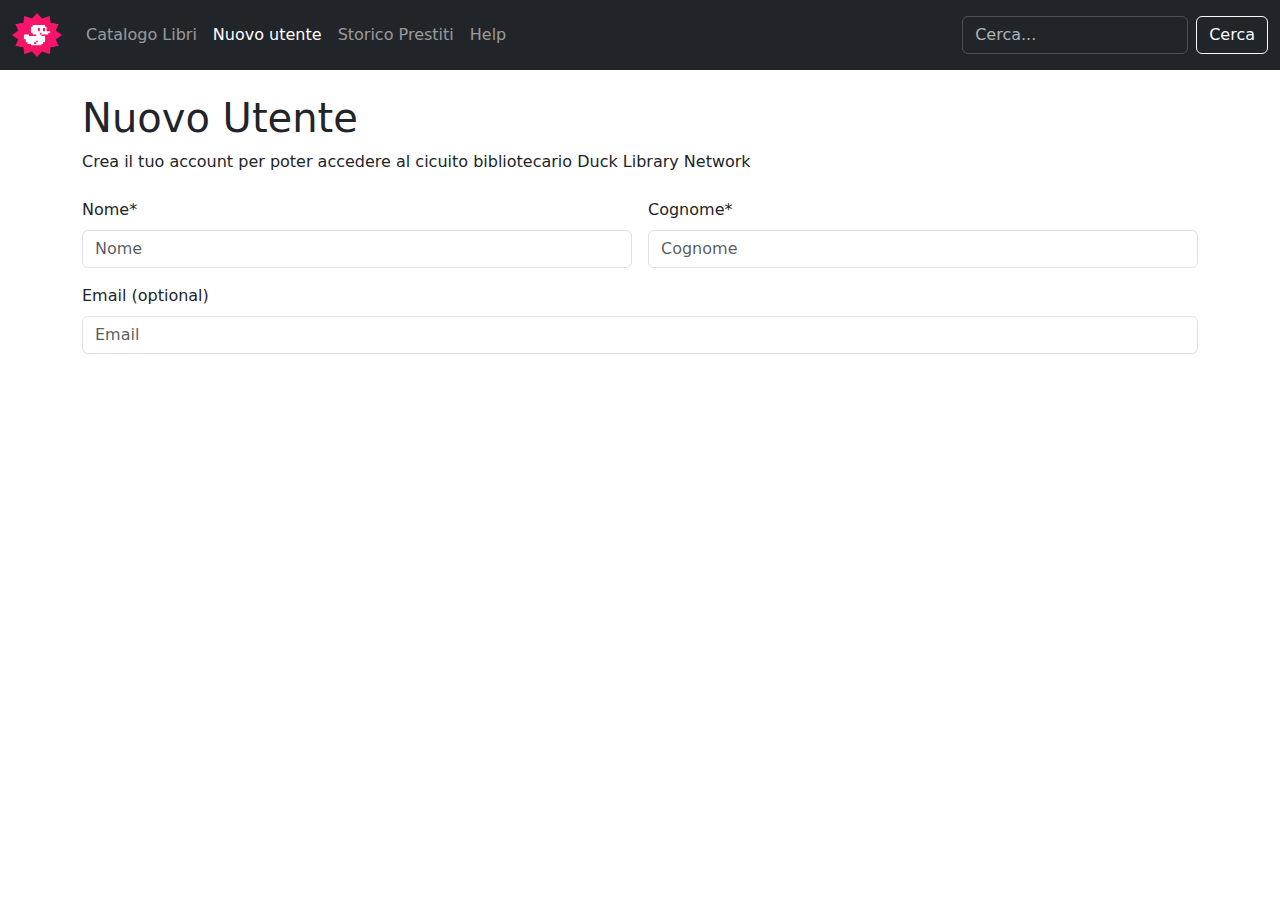
==== create-user.html @ 6025b1ce "creation new user page" ====
<!DOCTYPE html>
<html lang="en">
<head>
    <meta charset="UTF-8">
    <meta name="viewport" content="width=device-width, initial-scale=1.0">
    <title>Catalogo libri</title>
    <link href="https://cdn.jsdelivr.net/npm/bootstrap@5.3.3/dist/css/bootstrap.min.css" rel="stylesheet" integrity="sha384-QWTKZyjpPEjISv5WaRU9OFeRpok6YctnYmDr5pNlyT2bRjXh0JMhjY6hW+ALEwIH" crossorigin="anonymous">
    <link rel="stylesheet" href="https://cdn.jsdelivr.net/npm/bootstrap-icons@1.11.3/font/bootstrap-icons.min.css">
    <link rel="stylesheet" href="./css/app.css">
</head>
<body>
    <header>
        <nav class="navbar navbar-expand-lg bg-dark mb-4" data-bs-theme="dark">
            <div class="container-fluid">
              <a class="navbar-brand" href="#">
                <img class="logo" src="./img/duck.png" alt="logo">
              </a>
              <button class="navbar-toggler" type="button" data-bs-toggle="collapse" data-bs-target="#navbarSupportedContent" aria-controls="navbarSupportedContent" aria-expanded="false" aria-label="Toggle navigation">
                <span class="navbar-toggler-icon"></span>
              </button>
              <div class="collapse navbar-collapse" id="navbarSupportedContent">
                <ul class="navbar-nav me-auto mb-2 mb-lg-0 text-white">
                  <li class="nav-item">
                    <a class="nav-link" aria-current="page" href="index.html">Catalogo Libri</a>
                  </li>
                  <li class="nav-item">
                    <a class="nav-link active" href="create-user.html">Nuovo utente</a>
                  </li>
                  <li class="nav-item">
                    <a class="nav-link" href="#">Storico Prestiti</a>
                  </li>
                  <li class="nav-item">
                    <a class="nav-link" href="#">Help</a>
                  </li>
                </ul>
                <form class="d-flex" role="search">
                  <input class="form-control me-2" type="search" placeholder="Cerca..." aria-label="Search">
                  <button class="btn btn-outline-light" type="submit">Cerca</button>
                </form>
              </div>
            </div>
          </nav>
    </header>
    <main>
        <div class="container">
           <h1>Nuovo Utente</h1>
           <p>Crea il tuo account per poter accedere al cicuito bibliotecario Duck Library Network</p>
        </div>
        <div class="container pt-2">
            <form class="new-user-form" method="GET">
                <div class="row g-3">
                    <div class="col-lg-6">
                        <label for="name" class="form-label">Nome*</label>
                      <input type="text" name="name" class="form-control" placeholder="Nome" id="name" aria-label="First name" required>
                    </div>
                    <div class="col-lg-6">
                        <label for="surname" class="form-label">Cognome*</label>
                      <input type="text"  name="surname" class="form-control" placeholder="Cognome" id="surname" aria-label="Last name" required>
                    </div>
                               
                    <div>
                        <label for="email" class="form-label">Email (optional)</label>
                        <input type="email" class="form-control" id="email" placeholder="Email">
                      </div> 
                </div>              
            </form>
        </div>

    </main>
    <footer>

    </footer>
    <script src="https://cdn.jsdelivr.net/npm/bootstrap@5.3.3/dist/js/bootstrap.bundle.min.js" integrity="sha384-YvpcrYf0tY3lHB60NNkmXc5s9fDVZLESaAA55NDzOxhy9GkcIdslK1eN7N6jIeHz" crossorigin="anonymous"></script>
    
</body>
</html>
---- css/app.css ----
/* images*/

.logo{
    width:50px;
    height: 44px;
}

.library-card img{
    max-width: 400px;
}

.library-card p{
    margin-top: 4px;
}
.title-card{
    font-size: 20px;
    font-weight: bold;
}

/* anchor tags */

.library-card a{
    text-decoration: none;
    background-color: blue;
    color:white;
    border-radius: 5px;
    padding: 5px;
}

.sidebar-title{
    background-color: #f2f2f2;
}
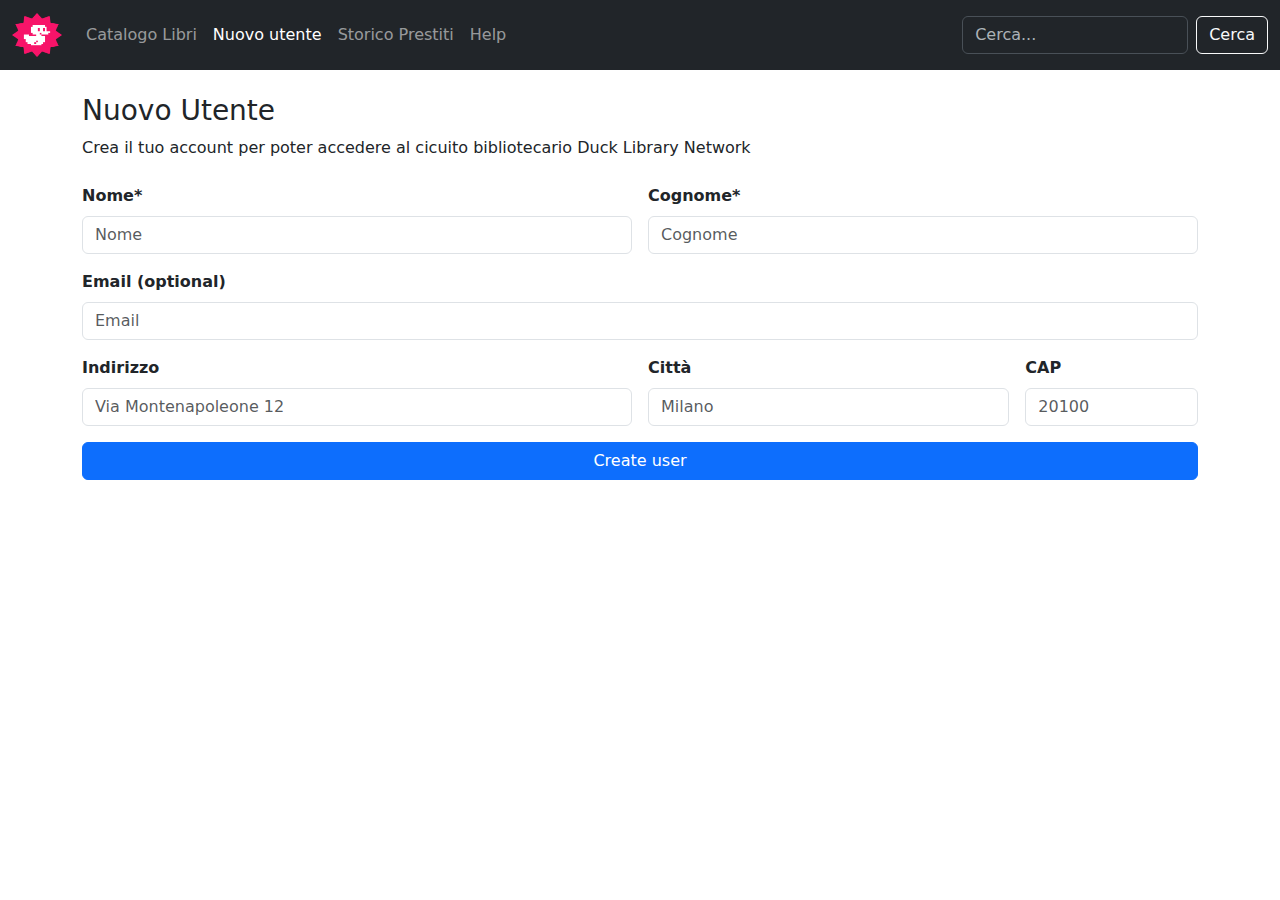
==== commit 5dc46340: "create-user html code control" ====
--- a/create-user.html
+++ b/create-user.html
@@ -43,25 +43,41 @@
     </header>
     <main>
         <div class="container">
-           <h1>Nuovo Utente</h1>
+           <h1 class="h3">Nuovo Utente</h1>
            <p>Crea il tuo account per poter accedere al cicuito bibliotecario Duck Library Network</p>
         </div>
         <div class="container pt-2">
             <form class="new-user-form" method="GET">
                 <div class="row g-3">
                     <div class="col-lg-6">
-                        <label for="name" class="form-label">Nome*</label>
+                        <label for="name" class="form-label fw-semibold">Nome*</label>
                       <input type="text" name="name" class="form-control" placeholder="Nome" id="name" aria-label="First name" required>
                     </div>
                     <div class="col-lg-6">
-                        <label for="surname" class="form-label">Cognome*</label>
+                        <label for="surname" class="form-label fw-semibold">Cognome*</label>
                       <input type="text"  name="surname" class="form-control" placeholder="Cognome" id="surname" aria-label="Last name" required>
                     </div>
                                
-                    <div>
-                        <label for="email" class="form-label">Email (optional)</label>
-                        <input type="email" class="form-control" id="email" placeholder="Email">
-                      </div> 
+                    <div class="col-12">
+                        <label for="email" class="form-label fw-semibold">Email (optional)</label>
+                        <input type="email" name="email" class="form-control" id="email" placeholder="Email">
+                    </div> 
+                   <div class="col-lg-6">
+                    <label for="address" class="form-label fw-semibold">Indirizzo</label>
+                    <input type="text" class="form-control" name="address" id="address" placeholder="Via Montenapoleone 12">
+                   </div>
+                   <div class="col-7 col-lg-4">
+                    <label for="city" class="form-label fw-semibold">Città</label>
+                    <input type="text" class="form-control" name="city" id="city" placeholder="Milano">
+                   </div>
+                   <div class="col-5 col-lg-2">
+                    <label for="zip" class="form-label fw-semibold">CAP</label>
+                    <input type="number" class="form-control" name="zip" id="zip" placeholder="20100">
+                   </div>
+                   <div class="col-12 d-grid gap-2">
+                    <button class="btn btn-primary" type="button" id="button-addon1">Create user</button>
+                   </div>
+
                 </div>              
             </form>
         </div>
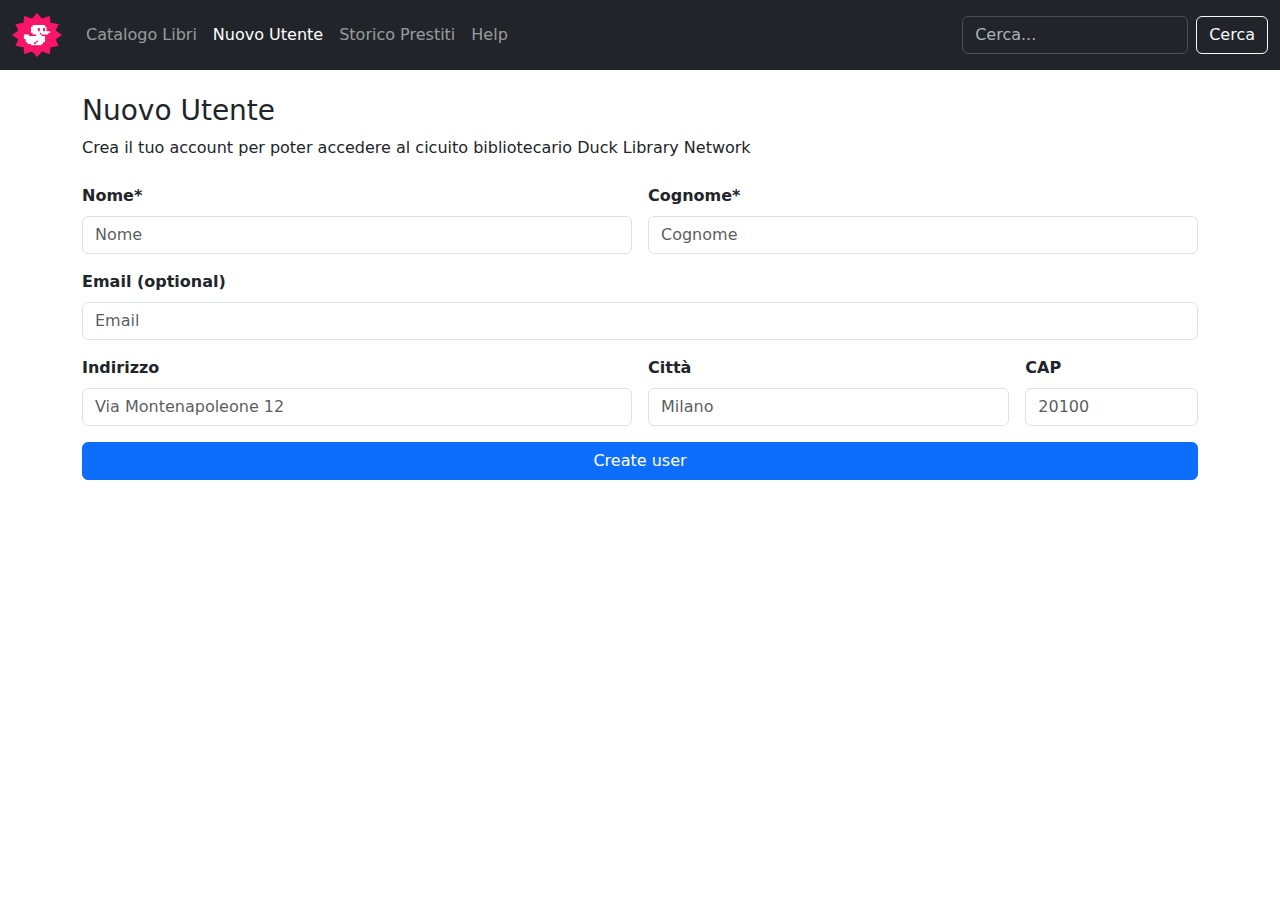
==== commit 7dfe576f: "add action attribute form" ====
--- a/create-user.html
+++ b/create-user.html
@@ -24,7 +24,7 @@
                     <a class="nav-link" aria-current="page" href="index.html">Catalogo Libri</a>
                   </li>
                   <li class="nav-item">
-                    <a class="nav-link active" href="create-user.html">Nuovo utente</a>
+                    <a class="nav-link active" href="create-user.html">Nuovo Utente</a>
                   </li>
                   <li class="nav-item">
                     <a class="nav-link" href="#">Storico Prestiti</a>
@@ -47,7 +47,7 @@
            <p>Crea il tuo account per poter accedere al cicuito bibliotecario Duck Library Network</p>
         </div>
         <div class="container pt-2">
-            <form class="new-user-form" method="GET">
+            <form class="new-user-form" action="" method="GET">
                 <div class="row g-3">
                     <div class="col-lg-6">
                         <label for="name" class="form-label fw-semibold">Nome*</label>
@@ -72,7 +72,7 @@
                    </div>
                    <div class="col-5 col-lg-2">
                     <label for="zip" class="form-label fw-semibold">CAP</label>
-                    <input type="number" class="form-control" name="zip" id="zip" placeholder="20100">
+                    <input type="text" class="form-control" name="zip" id="zip" placeholder="20100" maxlength="5">
                    </div>
                    <div class="col-12 d-grid gap-2">
                     <button class="btn btn-primary" type="button" id="button-addon1">Create user</button>
